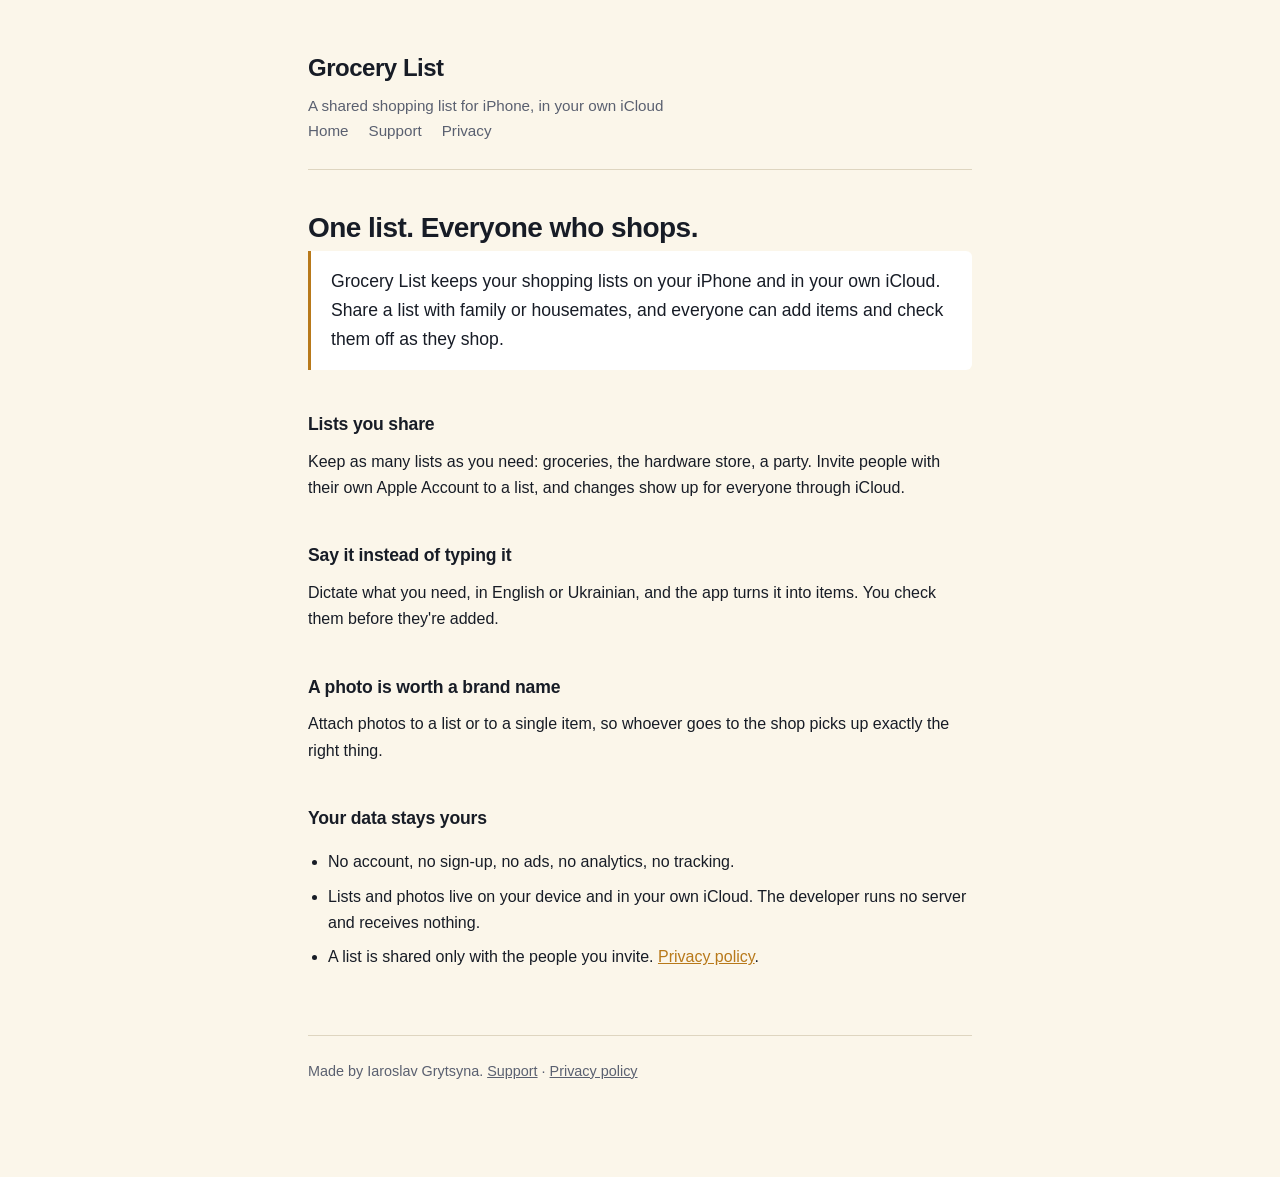
==== index.html @ 63628904 "feat: support, privacy and landing pages for Grocery List Static pages for the App Store support, pr" ====
<!doctype html>
<html lang="en">
<head>
<meta charset="utf-8">
<meta name="viewport" content="width=device-width, initial-scale=1">
<title>Shared Grocery Shopping List — Grocery List for iPhone</title>
<meta name="description" content="Grocery List is a shared shopping list for iPhone: several lists, shared with family through iCloud, photos on lists and items, and adding items by voice.">
<link rel="stylesheet" href="style.css">
</head>
<body>
<div class="wrap">

<header>
  <p class="name"><a href="index.html">Grocery List</a></p>
  <p class="tag">A shared shopping list for iPhone, in your own iCloud</p>
  <nav><a href="index.html">Home</a><a href="support.html">Support</a><a href="privacy.html">Privacy</a></nav>
</header>

<h1>One list. Everyone who shops.</h1>

<div class="lede">
  <p>Grocery List keeps your shopping lists on your iPhone and in your own
  iCloud. Share a list with family or housemates, and everyone can add items
  and check them off as they shop.</p>
</div>

<h2>Lists you share</h2>
<p>Keep as many lists as you need: groceries, the hardware store, a party.
Invite people with their own Apple Account to a list, and changes show up
for everyone through iCloud.</p>

<h2>Say it instead of typing it</h2>
<p>Dictate what you need, in English or Ukrainian, and the app turns it into
items. You check them before they're added.</p>

<h2>A photo is worth a brand name</h2>
<p>Attach photos to a list or to a single item, so whoever goes to the shop
picks up exactly the right thing.</p>

<h2>Your data stays yours</h2>
<ul>
  <li>No account, no sign-up, no ads, no analytics, no tracking.</li>
  <li>Lists and photos live on your device and in your own iCloud. The
  developer runs no server and receives nothing.</li>
  <li>A list is shared only with the people you invite. <a href="privacy.html">Privacy policy</a>.</li>
</ul>

<footer>
  <p>Made by Iaroslav Grytsyna. <a href="support.html">Support</a> ·
  <a href="privacy.html">Privacy policy</a></p>
</footer>

</div>
</body>
</html>
---- style.css ----
:root {
  --bg: #FBF6EA;
  --ink: #171C26;
  --muted: #5A6070;
  --rule: #DED5C0;
  --accent: #B8791A;
  --card: #FFFFFF;
}

@media (prefers-color-scheme: dark) {
  :root {
    --bg: #14171F;
    --ink: #EDE7DA;
    --muted: #9AA0AE;
    --rule: #2C313D;
    --accent: #E3A93C;
    --card: #1B1F29;
  }
}

* { box-sizing: border-box; }

body {
  margin: 0;
  background: var(--bg);
  color: var(--ink);
  font: 16px/1.65 -apple-system, BlinkMacSystemFont, "Segoe UI", Roboto, Helvetica, Arial, sans-serif;
  -webkit-text-size-adjust: 100%;
}

.wrap {
  max-width: 44rem;
  margin: 0 auto;
  padding: 3rem 1.25rem 5rem;
}

header {
  border-bottom: 1px solid var(--rule);
  padding-bottom: 1.5rem;
  margin-bottom: 2.5rem;
}

.name {
  font-size: 1.5rem;
  font-weight: 700;
  letter-spacing: -0.02em;
  margin: 0;
}

.name a { color: inherit; text-decoration: none; }

.tag {
  color: var(--muted);
  margin: 0.35rem 0 0;
  font-size: 0.95rem;
}

h1 {
  font-size: 1.75rem;
  letter-spacing: -0.02em;
  margin: 0 0 0.4rem;
  line-height: 1.25;
}

h2 {
  font-size: 1.1rem;
  margin: 2.5rem 0 0.6rem;
  letter-spacing: -0.01em;
}

.updated {
  color: var(--muted);
  font-size: 0.9rem;
  margin: 0 0 2rem;
}

p, li { margin: 0 0 0.85rem; }
ul { padding-left: 1.25rem; }
li { margin-bottom: 0.5rem; }

a { color: var(--accent); }

strong { font-weight: 650; }

.lede {
  font-size: 1.1rem;
  background: var(--card);
  border-left: 3px solid var(--accent);
  padding: 1rem 1.25rem;
  border-radius: 0 6px 6px 0;
  margin: 0 0 2rem;
}

.lede p:last-child { margin-bottom: 0; }

footer {
  margin-top: 4rem;
  padding-top: 1.5rem;
  border-top: 1px solid var(--rule);
  color: var(--muted);
  font-size: 0.9rem;
}

footer a { color: var(--muted); }

nav a {
  color: var(--muted);
  text-decoration: none;
  margin-right: 1.25rem;
  font-size: 0.95rem;
}

nav a:hover { color: var(--accent); }
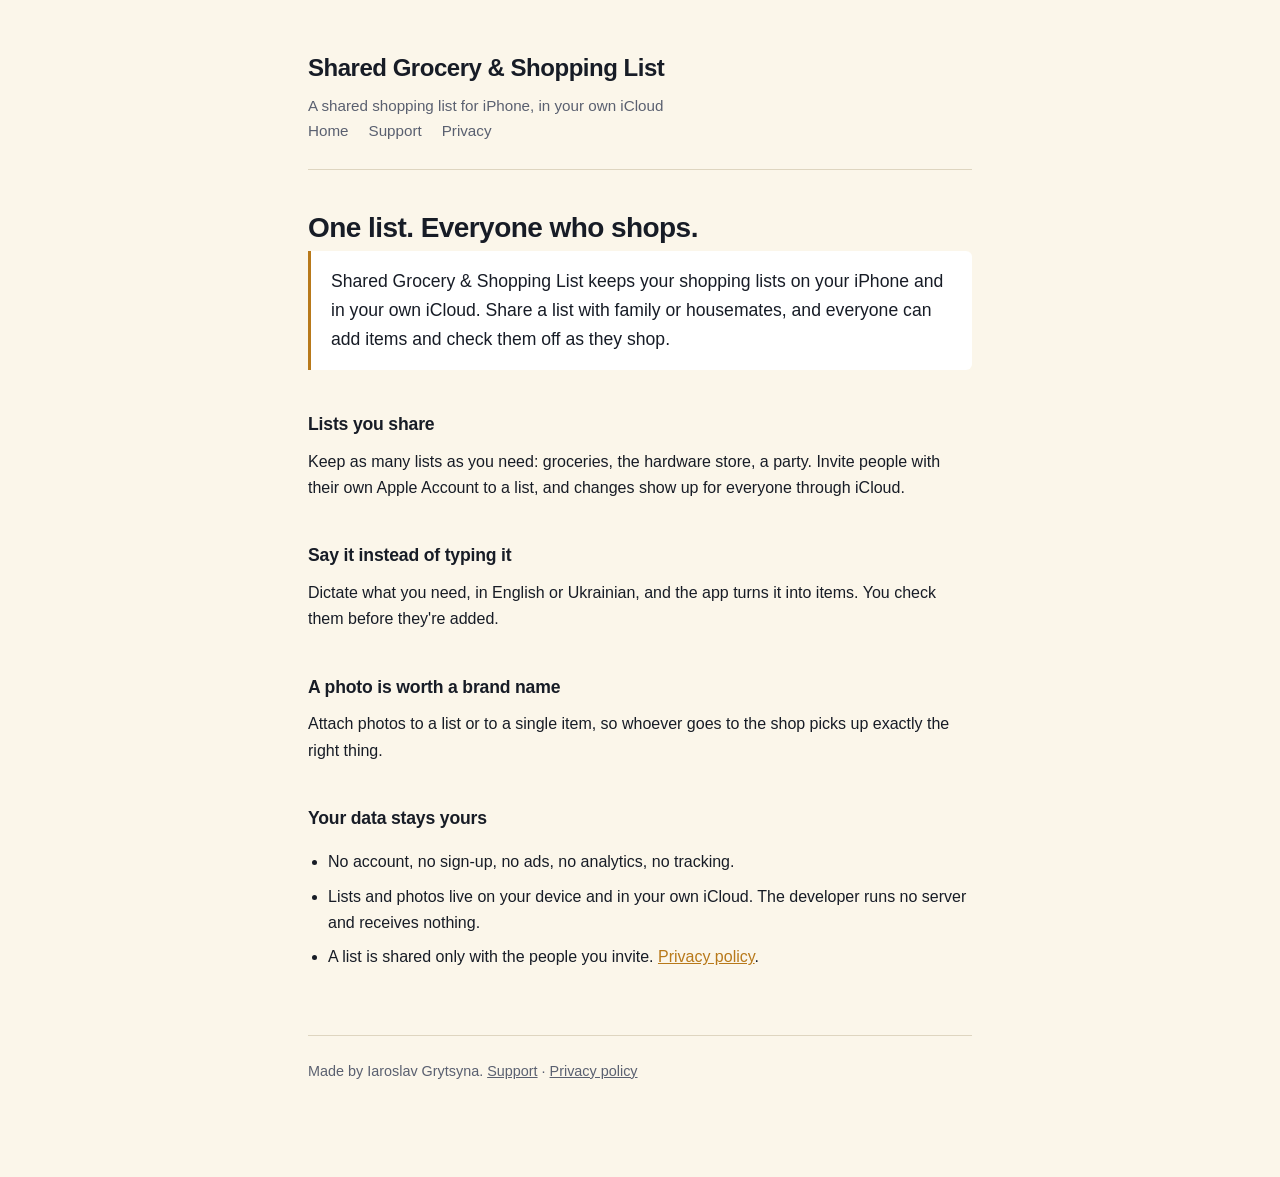
==== commit 6164726f: "docs: name the app Shared Grocery & Shopping List The App Store name changed ("Shared Grocery Shoppi" ====
--- a/index.html
+++ b/index.html
@@ -3,15 +3,15 @@
 <head>
 <meta charset="utf-8">
 <meta name="viewport" content="width=device-width, initial-scale=1">
-<title>Shared Grocery Shopping List — Grocery List for iPhone</title>
-<meta name="description" content="Grocery List is a shared shopping list for iPhone: several lists, shared with family through iCloud, photos on lists and items, and adding items by voice.">
+<title>Shared Grocery &amp; Shopping List — a shared shopping list for iPhone</title>
+<meta name="description" content="Shared Grocery &amp; Shopping List is a shared shopping list for iPhone: several lists, shared with family through iCloud, photos on lists and items, and adding items by voice.">
 <link rel="stylesheet" href="style.css">
 </head>
 <body>
 <div class="wrap">
 
 <header>
-  <p class="name"><a href="index.html">Grocery List</a></p>
+  <p class="name"><a href="index.html">Shared Grocery &amp; Shopping List</a></p>
   <p class="tag">A shared shopping list for iPhone, in your own iCloud</p>
   <nav><a href="index.html">Home</a><a href="support.html">Support</a><a href="privacy.html">Privacy</a></nav>
 </header>
@@ -19,7 +19,7 @@
 <h1>One list. Everyone who shops.</h1>
 
 <div class="lede">
-  <p>Grocery List keeps your shopping lists on your iPhone and in your own
+  <p>Shared Grocery &amp; Shopping List keeps your shopping lists on your iPhone and in your own
   iCloud. Share a list with family or housemates, and everyone can add items
   and check them off as they shop.</p>
 </div>
